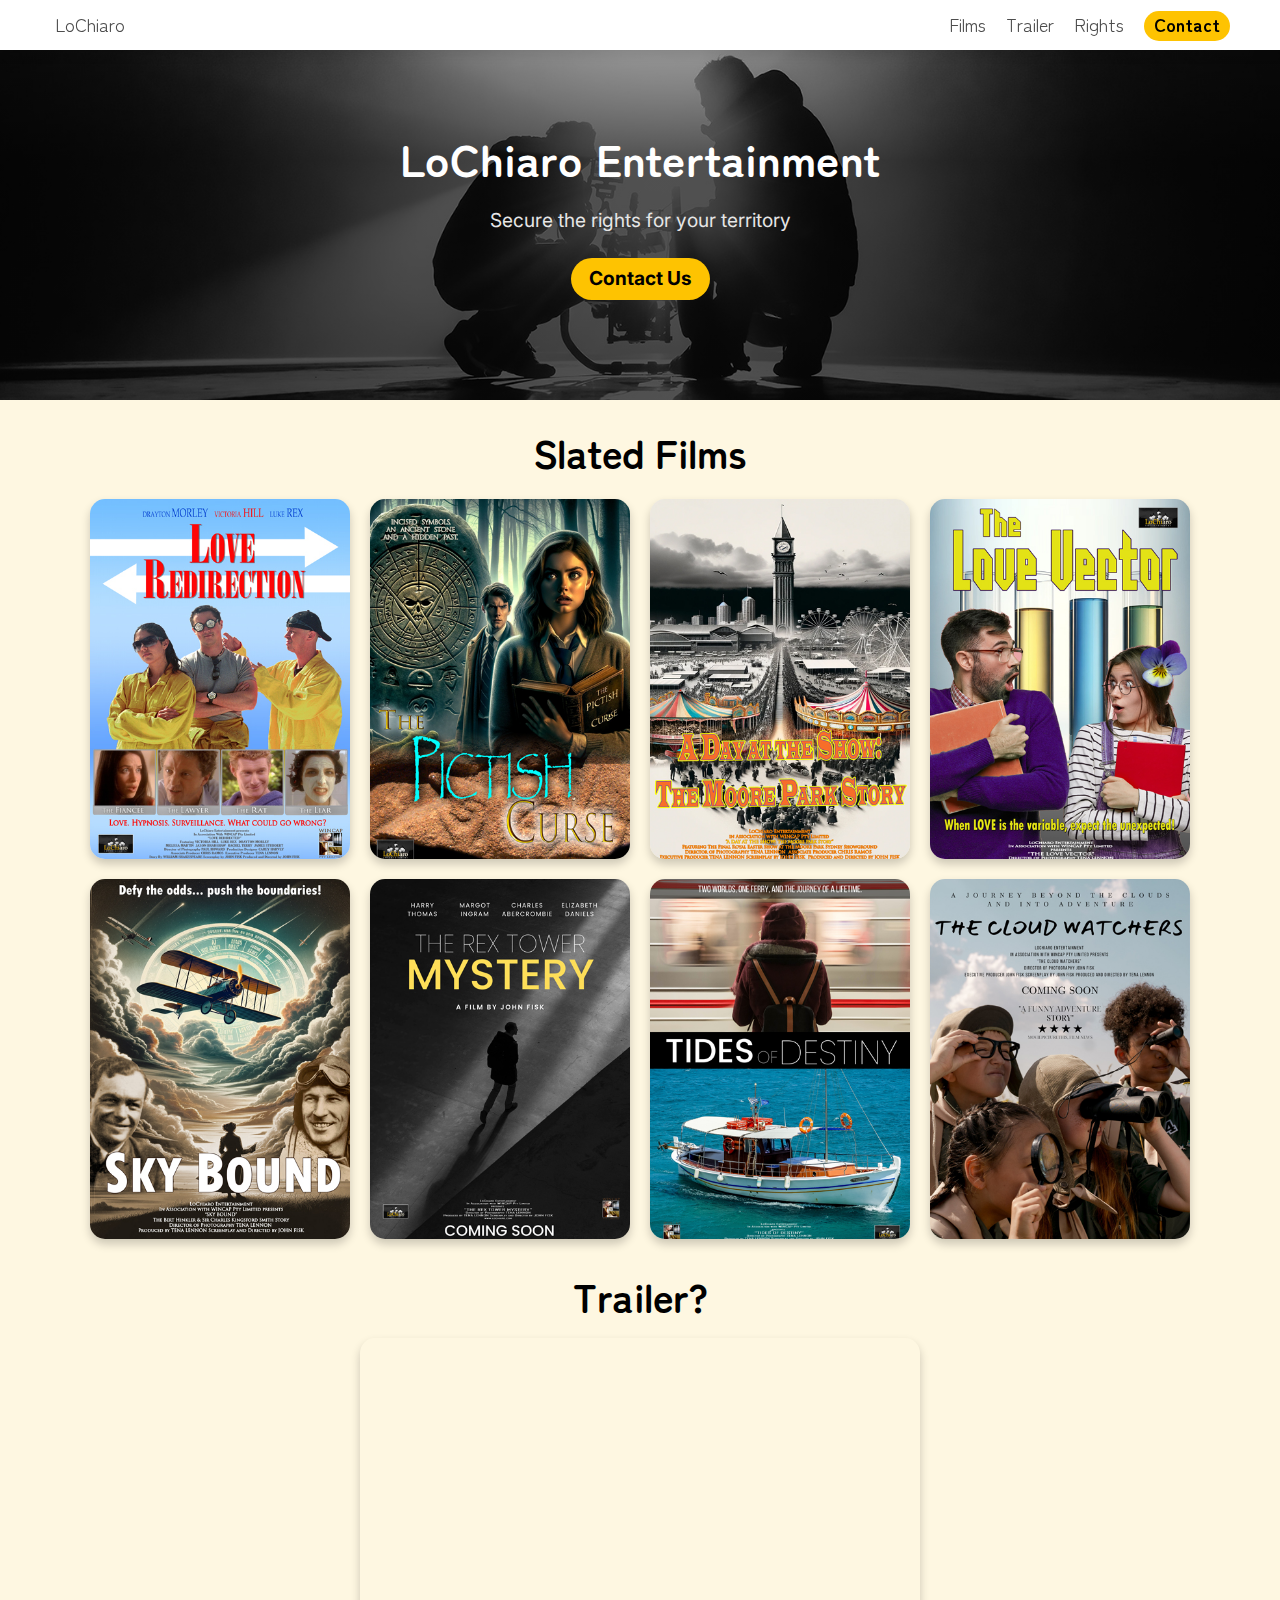
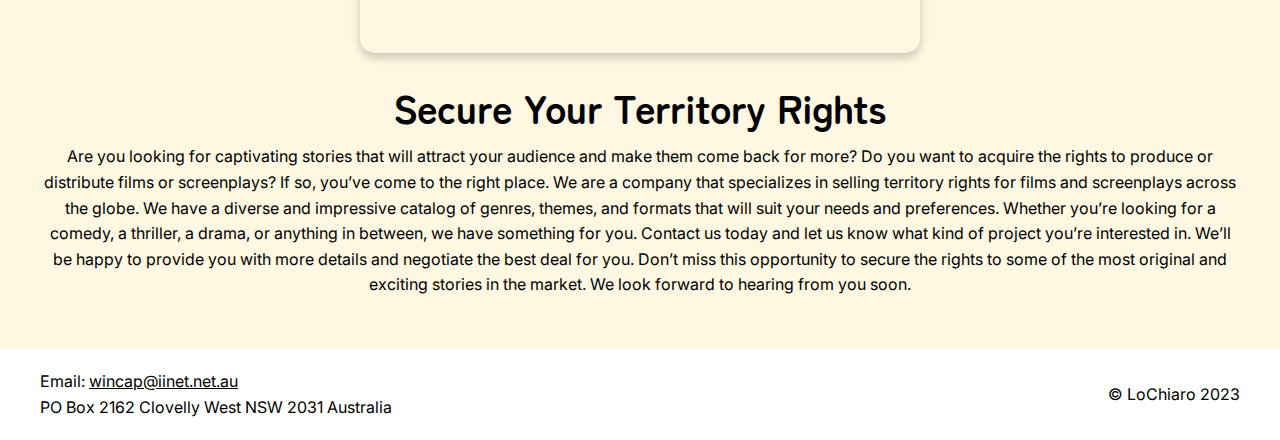
==== index.html @ 6072d286 "h2 css line h 80 to 85" ====
<!DOCTYPE html>

<html lang="en">
	<head>
		<title>LoChiaro</title>

		<meta name="viewport" content="width=device-width, initial-scale=1.0,
		user-scalable=no"/>

		<meta name="theme-color" content="#fec202"/>

		<link rel="preconnect" href="https://fonts.googleapis.com">
		<link rel="preconnect" href="https://fonts.gstatic.com" crossorigin>
		<link href="https://fonts.googleapis.com/css2?family=Inter&family=Zen+Maru+Gothic:wght@700&display=swap" rel="stylesheet">
		<link rel="stylesheet" href="index.css">
	</head>

	<body>
		<header>
			<div class="inner">
				<a href="#" class="home-link">
					<!-- <img class="logo" src="img/logo.png" alt="Lochiaro logo"> -->
					<div class="title">LoChiaro</div>
				</a>

				<nav>
					<a href="#films">Films</a>
					<a href="#trailer">Trailer</a>
					<a href="#rights">Rights</a>
					<div>
						<a href="mailto:wincap@iinet.net.au" target="_blank" class="button">Contact</a>
					</div>
				</nav>
			</div>
		</header>

		<div class="banner">
			<div class="inner">
				<h1>
					LoChiaro Entertainment
				</h1>

				<p>
					Secure the rights for your territory
				</p>

				<p>
					<a href="mailto:wincap@iinet.net.au" target="_blank" class="button-large button-email">
						Contact Us
					</a>
				</p>
			</div>
		</div>

		<main>
			<div class="inner">
				<div id="films" class="section"></div>
				<a name="#events"><h2>Slated Films</h2></a>

				<div class="films">
					<div class="film">
						<div>
							<img src="img/2lr.jpg" alt="Love Redirection">
							<div class="description">
								<p class="title">LOVE REDIRECTION</p>
								<p>Love. Hypnosis. Cables. What could go wrong?</p>
								<p>Status:<br>Post-production<br>Scheduled for release 2024</p>
								<p>Scroll down for trailer</p>
							</div>
						</div>
					</div>

					<div class="film">
						<div>
							<img src="img/1pc.jpg" alt="The Pictish Curse">
							<div class="description">
								<p class="title">THE PICTISH CURSE</p>
								<p>Encised symbols, an ancient stone and a hidden past.</p>
								<p>Status:<br>Final screenplay ready</p>
							</div>
						</div>
					</div>

					<div class="film">
						<div>
							<img src="img/3das.jpg" alt="A Day at the Show: The Moore Park Story">
							<div class="description">
								<p class="title">A DAY AT THE SHOW: THE MOORE PARK STORY</p>
								<p>It's 1997 and the Show will never be the same again!</p>
								<p>Status:<br>Post-production<br>Scheduled for release 2024</p>
							</div>
						</div>
					</div>

					<div class="film">
						<div>
							<img src="img/4LV.jpg" alt="The Love Vector">
							<div class="description">
								<p class="title">THE LOVE VECTOR</p>
								<p>When love is the variable, expect the unexpected!</p>
								<p>Status:<br>Final screenplay ready</p>
							</div>
						</div>
					</div>

					<div class="film">
						<div>
							<img src="img/5SB.jpg" alt="Sky Bound">
							<div class="description">
								<p class="title">SKY BOUND</p>
								<p>Their quest was to touch the sky. Hers was to tell their story.</p>
								<p>Status:<br>Detailed treatment completed</p>
							</div>
						</div>
					</div>

					<div class="film">
						<div>
							<img src="img/6RT.jpg" alt="The Rex Tower Mystery">
							<div class="description">
								<p class="title">THE REX TOWER MYSTERY</p>
								<p>Where love and lies collide, truth becomes personal.</p>
								<p>Status:<br>Final screenplay ready</p>
							</div>
						</div>
					</div>

					<div class="film">
						<div>
							<img src="img/7TD.jpg" alt="Tides of Destiny">
							<div class="description">
								<p class="title">TIDES OF DESTINY</p>
								<p>Two worlds, one ferry, and the journey of a lifetime.</p>
								<p>Status:<br>Detailed treatment completed</p>
							</div>
						</div>
					</div>

					<div class="film">
						<div>
							<img src="img/9CW.jpg" alt="Cloud Watchers">
							<div class="description">
								<p class="title">CLOUD WATCHERS</p>
								<p>A journey beyond the clouds, and into adventure!</p>
								<p>Status:<br>Detailed treatment completed</p>
							</div>
						</div>
					</div>
				</div>

				<div id="trailer" class="section"></div>
				<a name="#trailer"><h2>Trailer?</h2></a>

				<iframe width="560" height="315" src="https://www.youtube.com/embed/mJDMjLqKJrI?si=xSRsEy_8hhwzgXwg" title="YouTube video player" frameborder="0" allow="accelerometer; autoplay; clipboard-write; encrypted-media; gyroscope; picture-in-picture; web-share" allowfullscreen></iframe>

				<div id="rights" class="section"></div>
				<a name="#Rights"><h2>Secure Your Territory Rights</h2></a>

				<p>Are you looking for captivating stories that will attract your audience and make them come back for more?  Do you want to acquire the rights to produce or distribute films or screenplays?  If so, you’ve come to the right place.  We are a company that specializes in selling territory rights for films and screenplays across the globe.  We have a diverse and impressive catalog of genres, themes, and formats that will suit your needs and preferences.  Whether you’re looking for a comedy, a thriller, a drama, or anything in between, we have something for you.  Contact us today and let us know what kind of project you’re interested in.  We’ll be happy to provide you with more details and negotiate the best deal for you.  Don’t miss this opportunity to secure the rights to some of the most original and exciting stories in the market.  We look forward to hearing from you soon.</p>
			</div>
		</main>

		<footer>
			<div class="inner">
				<div class="contactInfo">
					Email:
					<a class="text-link" href="mailto:wincap@iinet.net.au" target="_blank">
						wincap@iinet.net.au
					</a>
					<br>
				</a>
				PO Box 2162 Clovelly West NSW 2031 Australia
				</a>

				</div>
				<div class="copyright">
					<p>
						© LoChiaro 2023
					</p>
				</div>
			</div>
		</footer>

		<script src="index.js"></script>
	</body>
</html>
---- index.css ----
html {
	scroll-behavior: smooth;
}

body {
	margin: 0;
	font-family: 'Inter', sans-serif;
	font-size: 16px;
	background-color: hsl(46, 93%, 94%);
	text-align: center;
	line-height: 160%;
}

* {
    -webkit-tap-highlight-color: transparent;
}

@font-face {
	font-family: 'Courier 10 Pitch';
	src: url(fonts/CUR10PTN.TTF) format('truetype');
	font-weight: normal;
}

@font-face {
	font-family: 'Courier 10 Pitch';
	src: url(fonts/CUR10PTB.TTF) format('truetype');
	font-weight: bold;
}

img {
	pointer-events: none;
}

header, h1, h2 {
	font-family: 'Zen Maru Gothic', sans-serif;
}

header, .banner, main, footer {
	display: flex;
	justify-content: center;
}

header {
	position: fixed;
	color: hsl(0, 0%, 30%);
	font-size: 18px;
	width: 100%;
	height: 50px;
	background-color: white;
	box-shadow: 0px -5px 10px 10px hsla(0, 0%, 0%, 0.1);
	z-index: 9999999;
}

.inner {
	width: 1200px;
	max-width: 100%;
}

header .inner, .socials {
	display: flex;
	justify-content: center;
	align-items: center;
}

header .home-link {
	display: flex;
	justify-content: center;
	align-items: center;
	margin-left: 15px;
}

header .logo {
	height: 32px;
	margin-left: 15px;
	margin-right: 10px;
}

@media (max-width: 650px) {
	header .title {
		display: none;
	}
}

header nav {
	display: flex;
	margin-left: auto;
}

@media (max-width: 650px) {
	header nav {
		flex-grow: 1;
	}
}

@media (max-width: 650px) {
	header nav {
		margin-left: initial;
	}
}

header nav * {
	margin-left: 10px;
	margin-right: 10px;
}

@media (max-width: 650px) {
	header nav * {
		flex-grow: 1;
	}
}

header nav > a, .home-link {
	transition: color 200ms;
}

@media (hover: hover) {
	header nav > a:hover,  .home-link:hover {
		color: hsl(46, 99%, 40%);
	}
}

a {
	color: inherit;
	text-decoration: none;
}

.text-link {
	color: black;
	transition: 200ms;
	text-decoration: underline;
}

.text-link:hover {
	color: hsl(46, 99%, 40%);
}

header nav .button, .button-large {
	padding-left: 10px;
	padding-right: 10px;
	padding-bottom: 4px;
	border-radius: 1000px;
	background-color: hsl(46, 99%, 50%);
	transition: 200ms;
	color: black;
	margin: 0;
	font-weight: bold;
	user-select: none;
	text-wrap: nowrap;
}

header nav .button:hover, .button-large:hover {
	background-color: hsl(46, 99%, 43%);
}

.films .button {
	padding-top: 10px;
	padding-bottom: 10px;
	background-color: hsl(46, 99%, 50%);
	color: white;
	/* width: 150px; */
	height: 25px;
}

.films .button:hover {
	background-color: hsl(46, 99%, 40%);
}

.button-large {
	padding: 8px;
	padding-left: 18px;
	padding-right: 18px;
	margin: 2px;
	margin-top: 5px;
	margin-bottom: 5px;
	display: inline-block;
}

.button-large img {
	height: 20px;
	margin: 0;
	margin-right: 3px;
	position: relative;
	bottom: 1px;
	vertical-align: middle;
}

.button-email {
	background: hsl(46, 99%, 50%);
	color: black;
}

.button-email:hover {
	background: hsl(46, 99%, 40%);
}

.banner {
	width: 100%;
	height: 400px;
	align-items: center;
	color: white;
	background-image: linear-gradient(
		hsla(0, 0%, 0%, 0) 0%,
		hsla(0, 0%, 0%, 0.6) 40%
	), url('img/background.jpg');
	background-position: center;
	background-size: cover;
	background-repeat: no-repeat;
	padding: 15px;
	padding-top: calc(15px + 50px);
	box-sizing: border-box;
}

.banner p {
	color: hsl(0, 0%, 90%);
	font-size: 1.2em;
}

h1 {
	font-size: 45px;
	margin: 0;
	line-height: 140%;
}

@media (max-width: 650px) {
	h1 {
		font-size: 30px;
	}

	.banner p {
		font-size: 1.1em;
	}
}

h2 {
	font-size: 40px;
	margin-top: 30px;
	margin-bottom: 20px;
	line-height: 85%;
}

#pastTitle {
	margin-top: 70px;
}

.social {
	height: 48px;
	margin: 10px;
	transform: scale(1);
	transition: 200ms;
	pointer-events: all;
}

.social:hover {
	transform: scale(1.1);
}

main {
	padding: 5px;
}

.films {
	display: flex;
	justify-content: center;
	flex-wrap: wrap;
}

.film {
	perspective: 600px;
	position: relative;
	transform: scale(1);
	transition: 200ms;
	margin: 10px;
	border-radius: 15px;
}

.film > div, .film > div:active {
	width: 260px;
	cursor: pointer;
	border-radius: 15px;
	overflow: hidden;
	box-shadow: 0px 5px 10px 0px hsla(0, 0%, 0%, 0.2);
	display: grid;
}

.film .description {
	width: 100%;
	height: 100%;
	color: white;
	transform: scaleX(-100%);
	pointer-events: none;
	display: flex;
	justify-content: center;
	flex-direction: column;
	opacity: 0;
	padding: 15px;
	box-sizing: border-box;
	font-family: 'Courier 10 Pitch', 'Courier New', Courier, monospace;
}

.film img, .film .description {
	grid-column: 1;
	grid-row: 1;
}

.film img {
	user-select: none;
}

.film .description p {
	margin-top: 8px;
	margin-bottom: 8px;
	color: hsl(0, 0%, 80%);
}

.film .description .title {
	color: white;
	font-weight: bold;
	font-size: 1.2em;
}

.soon {
	height: 207px;
}

@media (hover: hover) {
	.film:hover {
		transform: scale(1.03);
	}

	.film > div:hover {
		box-shadow: 0px 10px 15px 5px hsla(0, 0%, 0%, 0.15);
	}
}

.film > div *, .film > div *:active {
	width: 100%;
	margin-bottom: -8px;
}

.section {
	position: relative;
	top: -49px;
}

iframe {
	max-width: 100%;
	margin-top: 5px;
	border-radius: 15px;
	box-shadow: 0px 5px 10px 0px hsla(0, 0%, 0%, 0.2);
}

footer {
	background-color: white;
	padding: 20px;
	margin-top: 30px;
}

footer .inner {
	display: flex;
	align-items: center;
}

footer .inner * {
	display: inline-block;
	flex-grow: 1;
}

footer .inner .contactInfo {
	text-align: left;
}

footer .inner .copyright {
	text-align: right;
}

footer p {
	margin-top: 12px;
	margin-bottom: 12px;
}

.copyright img {
	width: 25px;
	padding-left: 10px;
	vertical-align: middle;
}

@media (max-width: 650px) {
	footer .inner {
		flex-wrap: wrap;
		flex-direction: column;
	}

	footer .inner * {
		text-align: center !important;
	}

	footer p {
		margin-bottom: 0;
	}
}
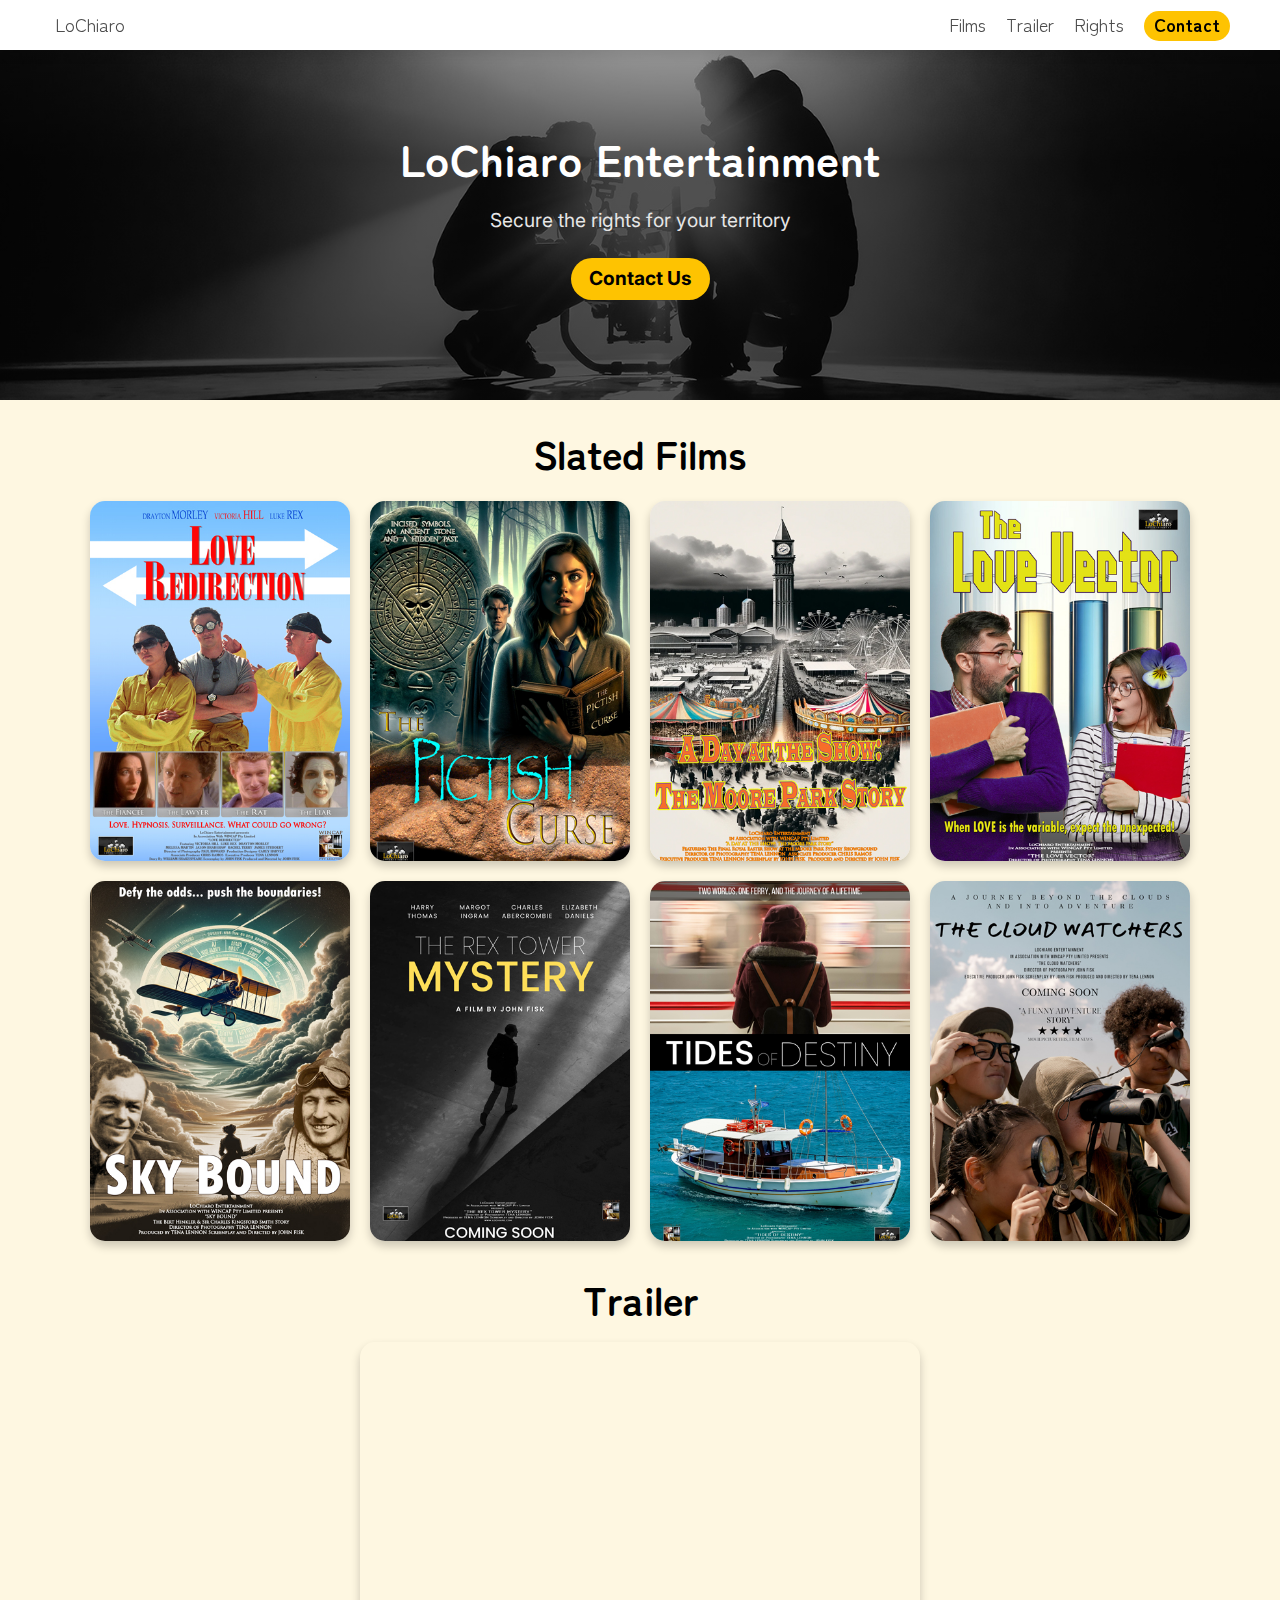
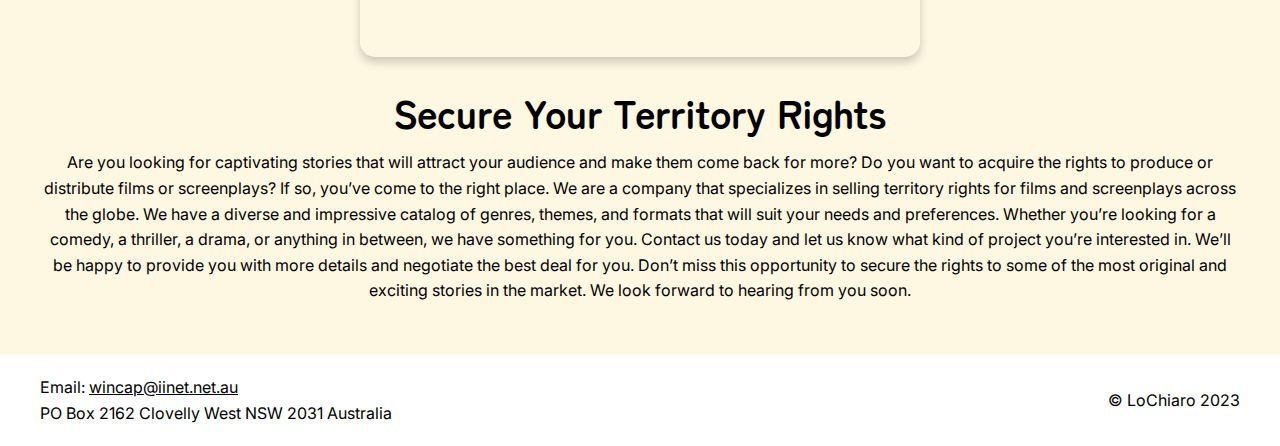
==== commit 81dfcca1: "h2 css line h 85 to 90" ====
--- a/index.html
+++ b/index.html
@@ -149,7 +149,7 @@
 				</div>
 
 				<div id="trailer" class="section"></div>
-				<a name="#trailer"><h2>Trailer?</h2></a>
+				<a name="#trailer"><h2>Trailer</h2></a>
 
 				<iframe width="560" height="315" src="https://www.youtube.com/embed/mJDMjLqKJrI?si=xSRsEy_8hhwzgXwg" title="YouTube video player" frameborder="0" allow="accelerometer; autoplay; clipboard-write; encrypted-media; gyroscope; picture-in-picture; web-share" allowfullscreen></iframe>
 
--- a/index.css
+++ b/index.css
@@ -235,7 +235,7 @@
 	font-size: 40px;
 	margin-top: 30px;
 	margin-bottom: 20px;
-	line-height: 85%;
+	line-height: 90%;
 }
 
 #pastTitle {
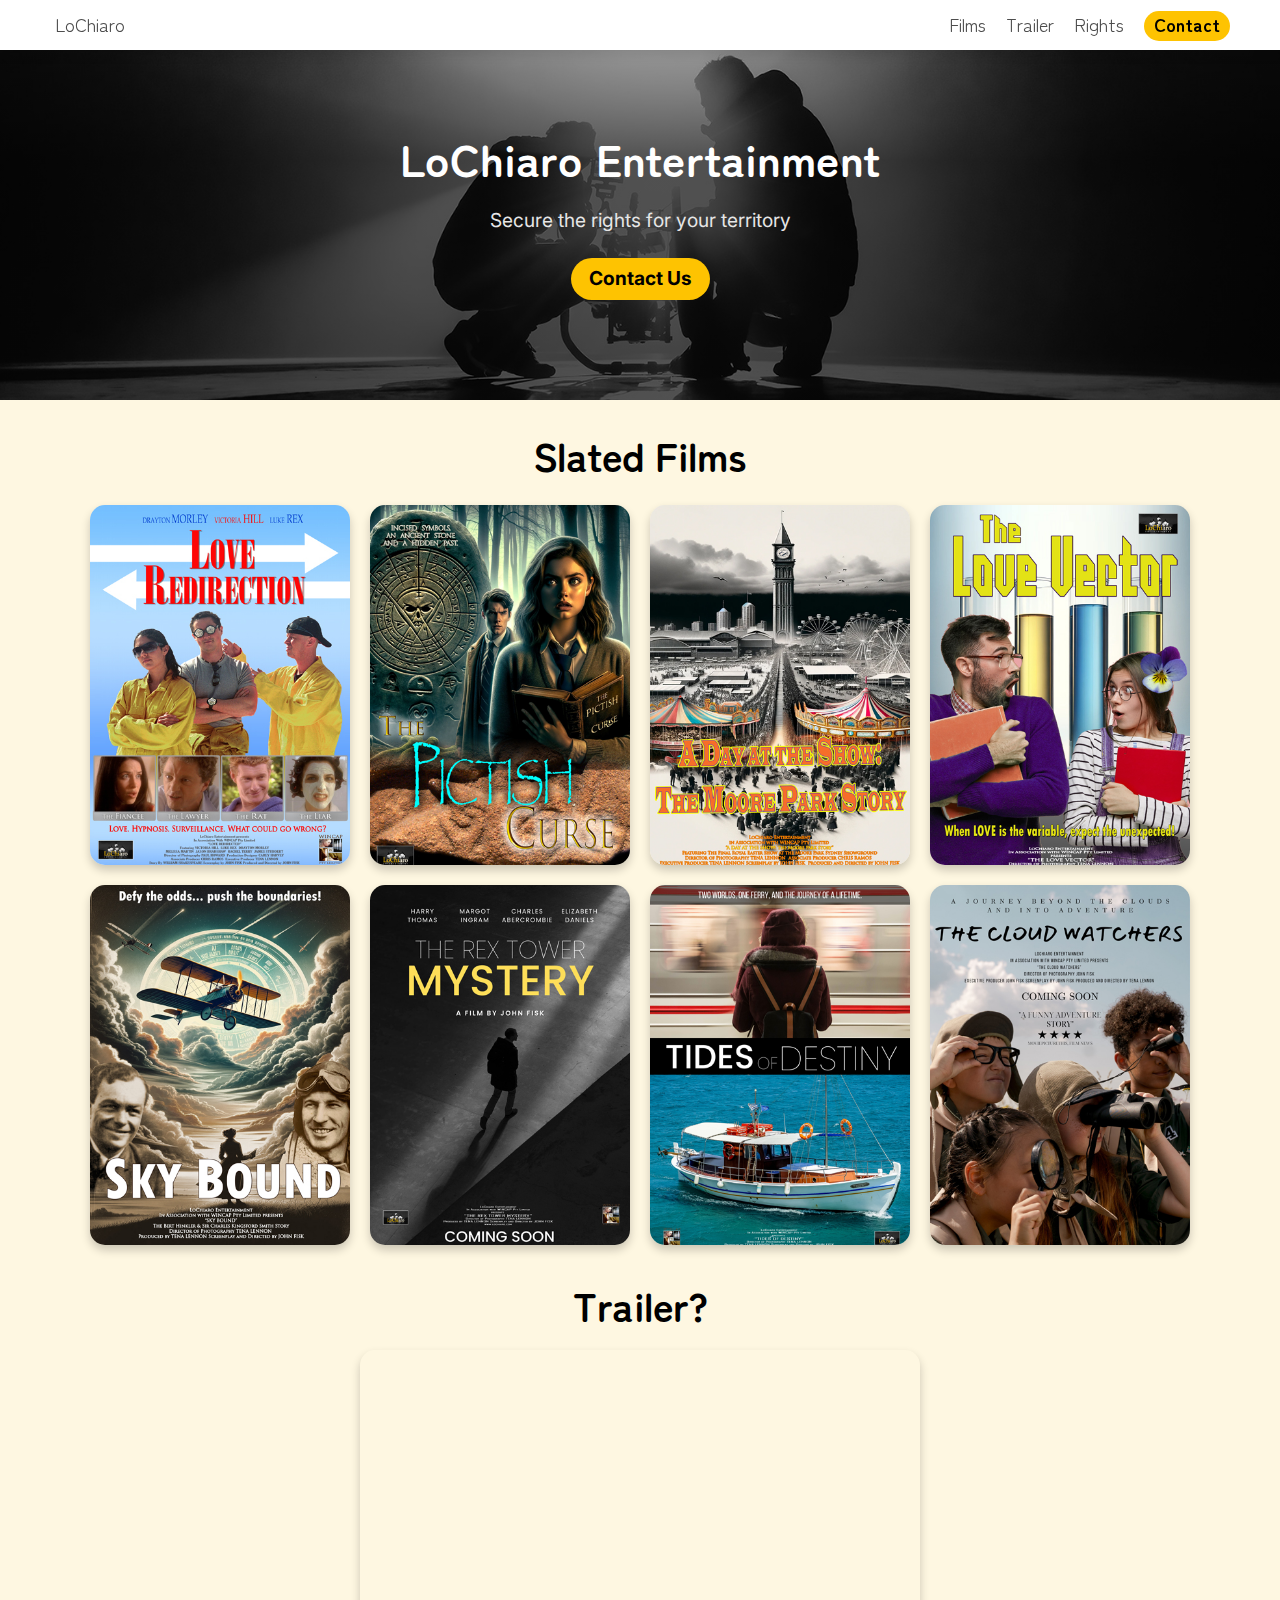
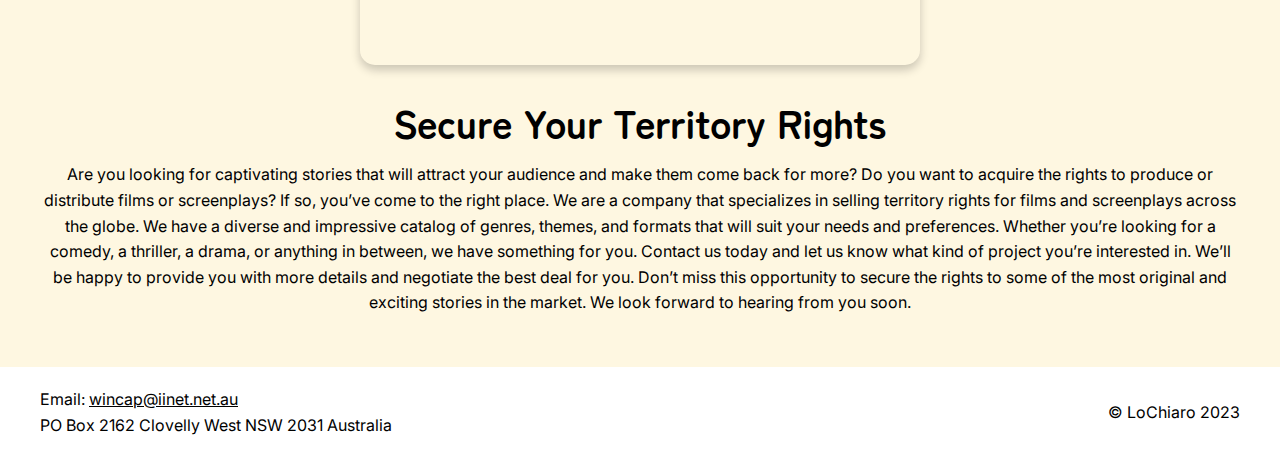
==== commit f5da6943: "h2 css line h 90 to 100" ====
--- a/index.html
+++ b/index.html
@@ -149,7 +149,7 @@
 				</div>
 
 				<div id="trailer" class="section"></div>
-				<a name="#trailer"><h2>Trailer</h2></a>
+				<a name="#trailer"><h2>Trailer?</h2></a>
 
 				<iframe width="560" height="315" src="https://www.youtube.com/embed/mJDMjLqKJrI?si=xSRsEy_8hhwzgXwg" title="YouTube video player" frameborder="0" allow="accelerometer; autoplay; clipboard-write; encrypted-media; gyroscope; picture-in-picture; web-share" allowfullscreen></iframe>
 
--- a/index.css
+++ b/index.css
@@ -235,7 +235,7 @@
 	font-size: 40px;
 	margin-top: 30px;
 	margin-bottom: 20px;
-	line-height: 90%;
+	line-height: 100%;
 }
 
 #pastTitle {
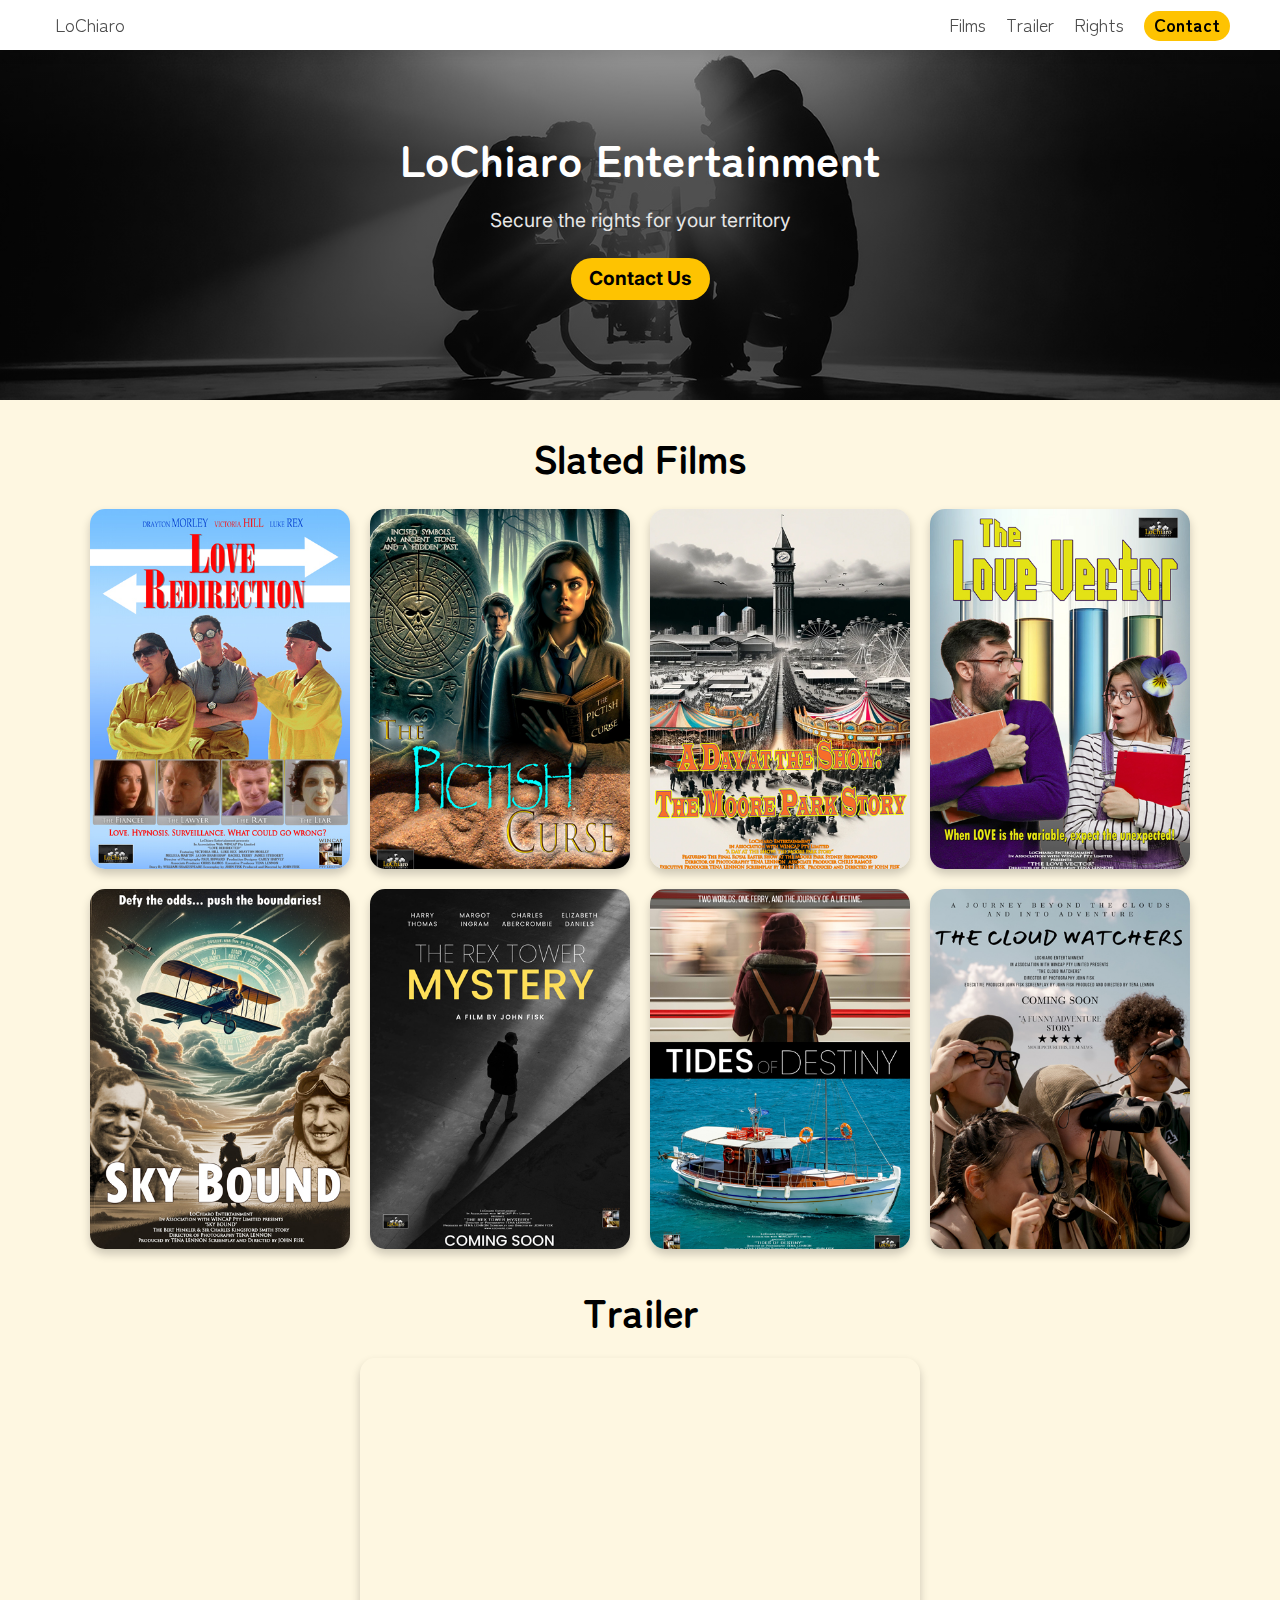
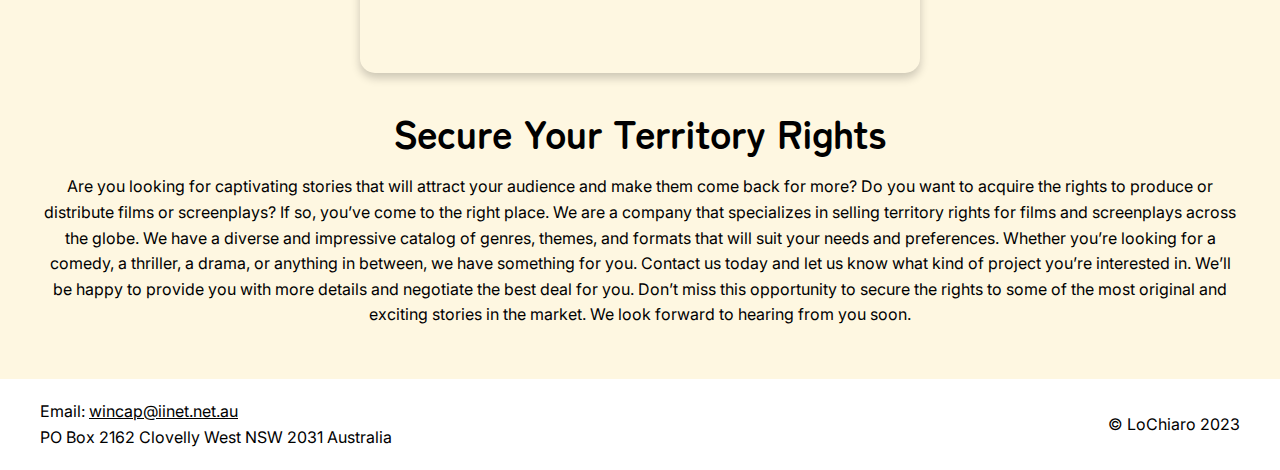
==== commit 67c9fe74: "h2 css line h 100 to 110" ====
--- a/index.html
+++ b/index.html
@@ -149,7 +149,7 @@
 				</div>
 
 				<div id="trailer" class="section"></div>
-				<a name="#trailer"><h2>Trailer?</h2></a>
+				<a name="#trailer"><h2>Trailer</h2></a>
 
 				<iframe width="560" height="315" src="https://www.youtube.com/embed/mJDMjLqKJrI?si=xSRsEy_8hhwzgXwg" title="YouTube video player" frameborder="0" allow="accelerometer; autoplay; clipboard-write; encrypted-media; gyroscope; picture-in-picture; web-share" allowfullscreen></iframe>
 
--- a/index.css
+++ b/index.css
@@ -235,7 +235,7 @@
 	font-size: 40px;
 	margin-top: 30px;
 	margin-bottom: 20px;
-	line-height: 100%;
+	line-height: 110%;
 }
 
 #pastTitle {
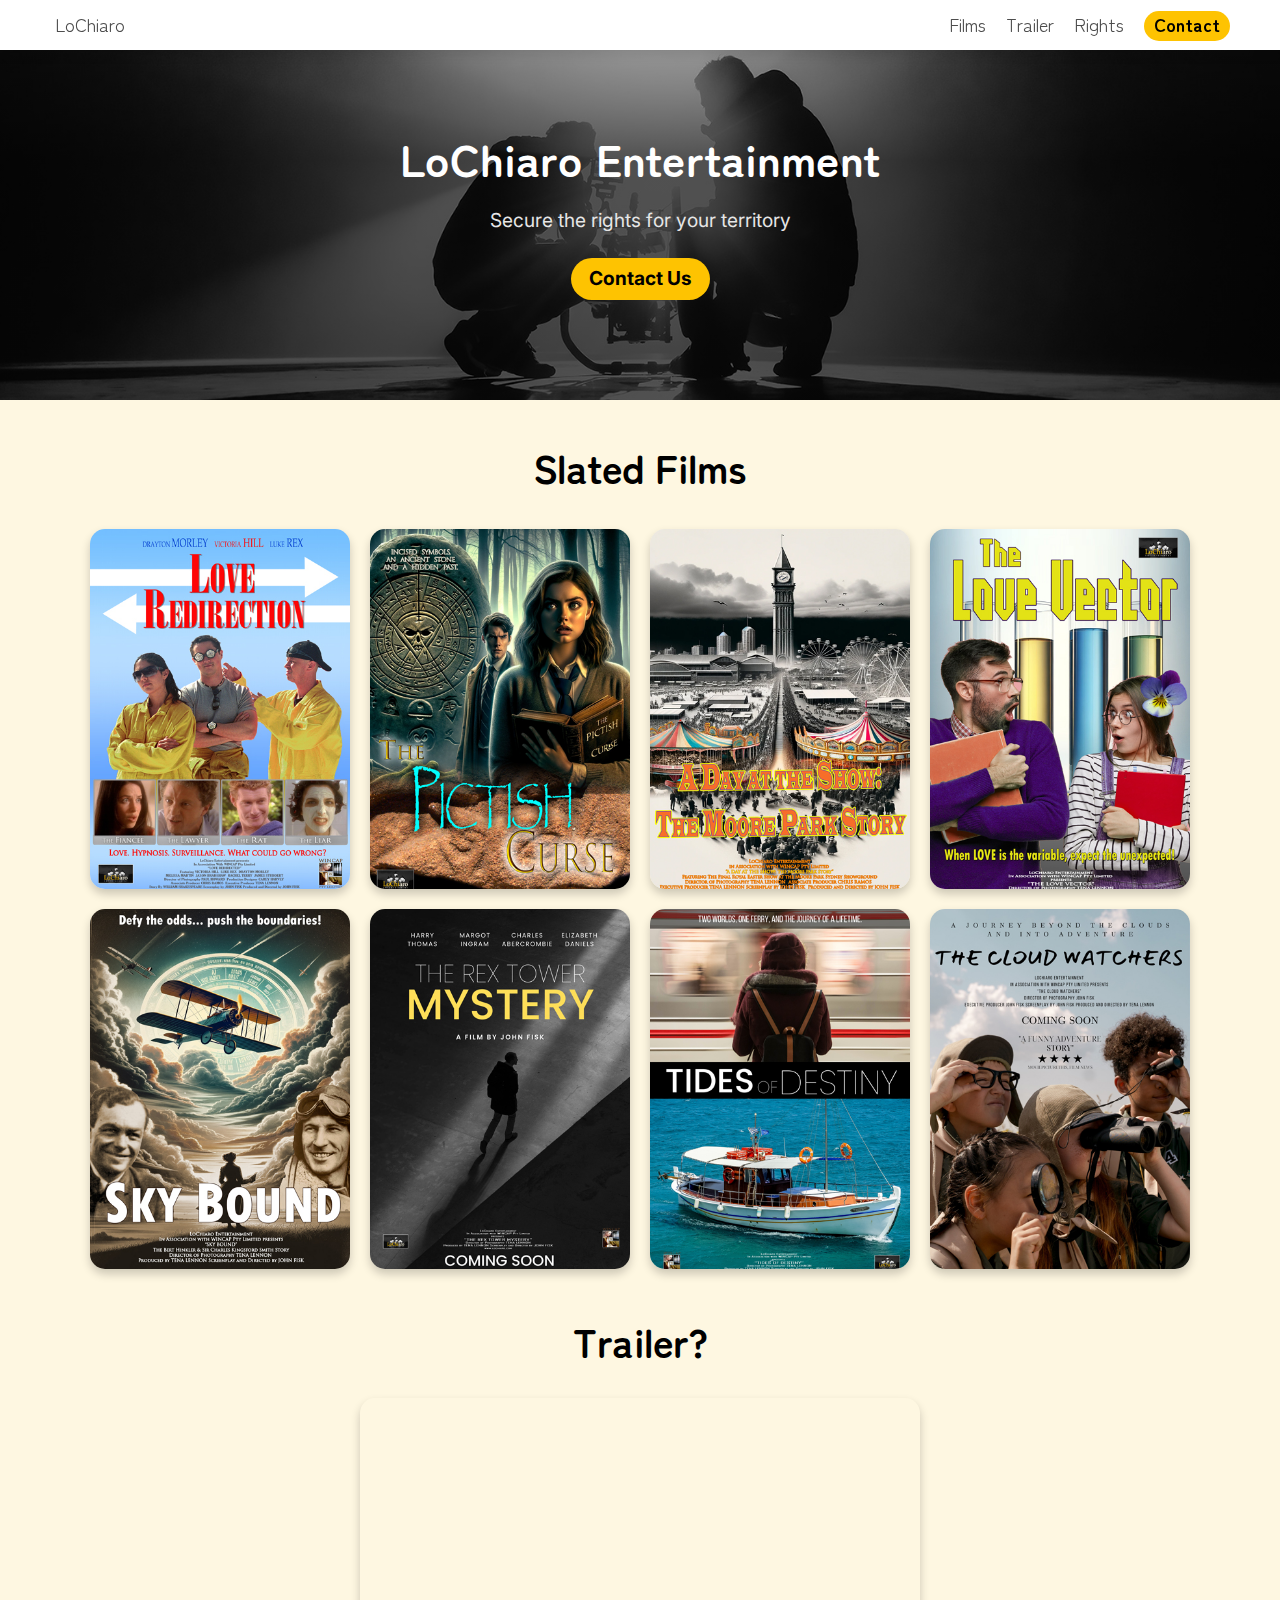
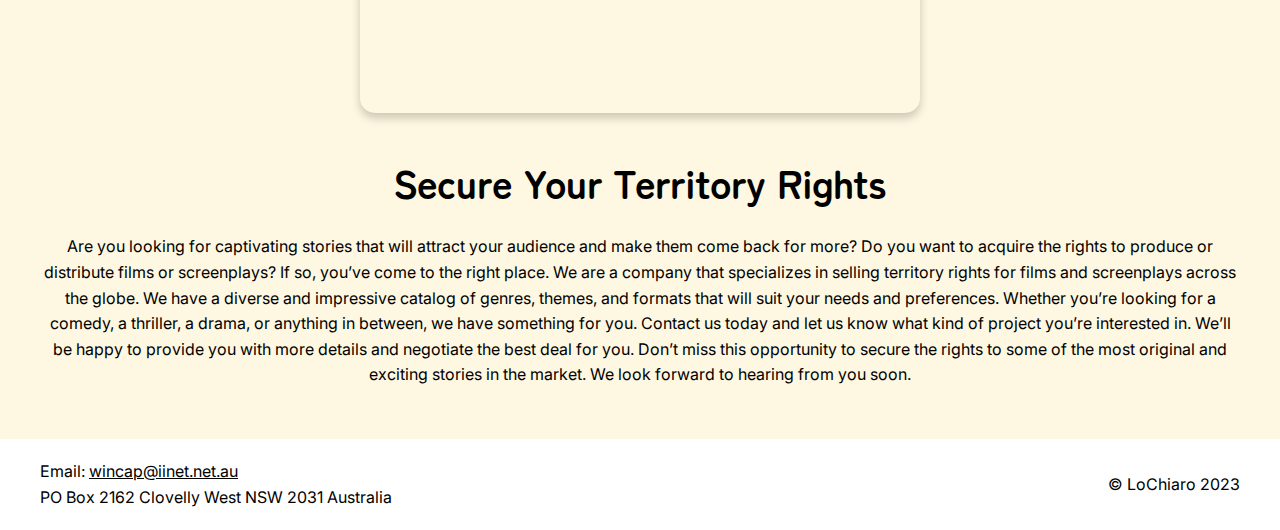
==== commit cd40b17b: "h2 css line h 110 to 160" ====
--- a/index.html
+++ b/index.html
@@ -149,7 +149,7 @@
 				</div>
 
 				<div id="trailer" class="section"></div>
-				<a name="#trailer"><h2>Trailer</h2></a>
+				<a name="#trailer"><h2>Trailer?</h2></a>
 
 				<iframe width="560" height="315" src="https://www.youtube.com/embed/mJDMjLqKJrI?si=xSRsEy_8hhwzgXwg" title="YouTube video player" frameborder="0" allow="accelerometer; autoplay; clipboard-write; encrypted-media; gyroscope; picture-in-picture; web-share" allowfullscreen></iframe>
 
--- a/index.css
+++ b/index.css
@@ -235,7 +235,7 @@
 	font-size: 40px;
 	margin-top: 30px;
 	margin-bottom: 20px;
-	line-height: 110%;
+	line-height: 160%;
 }
 
 #pastTitle {
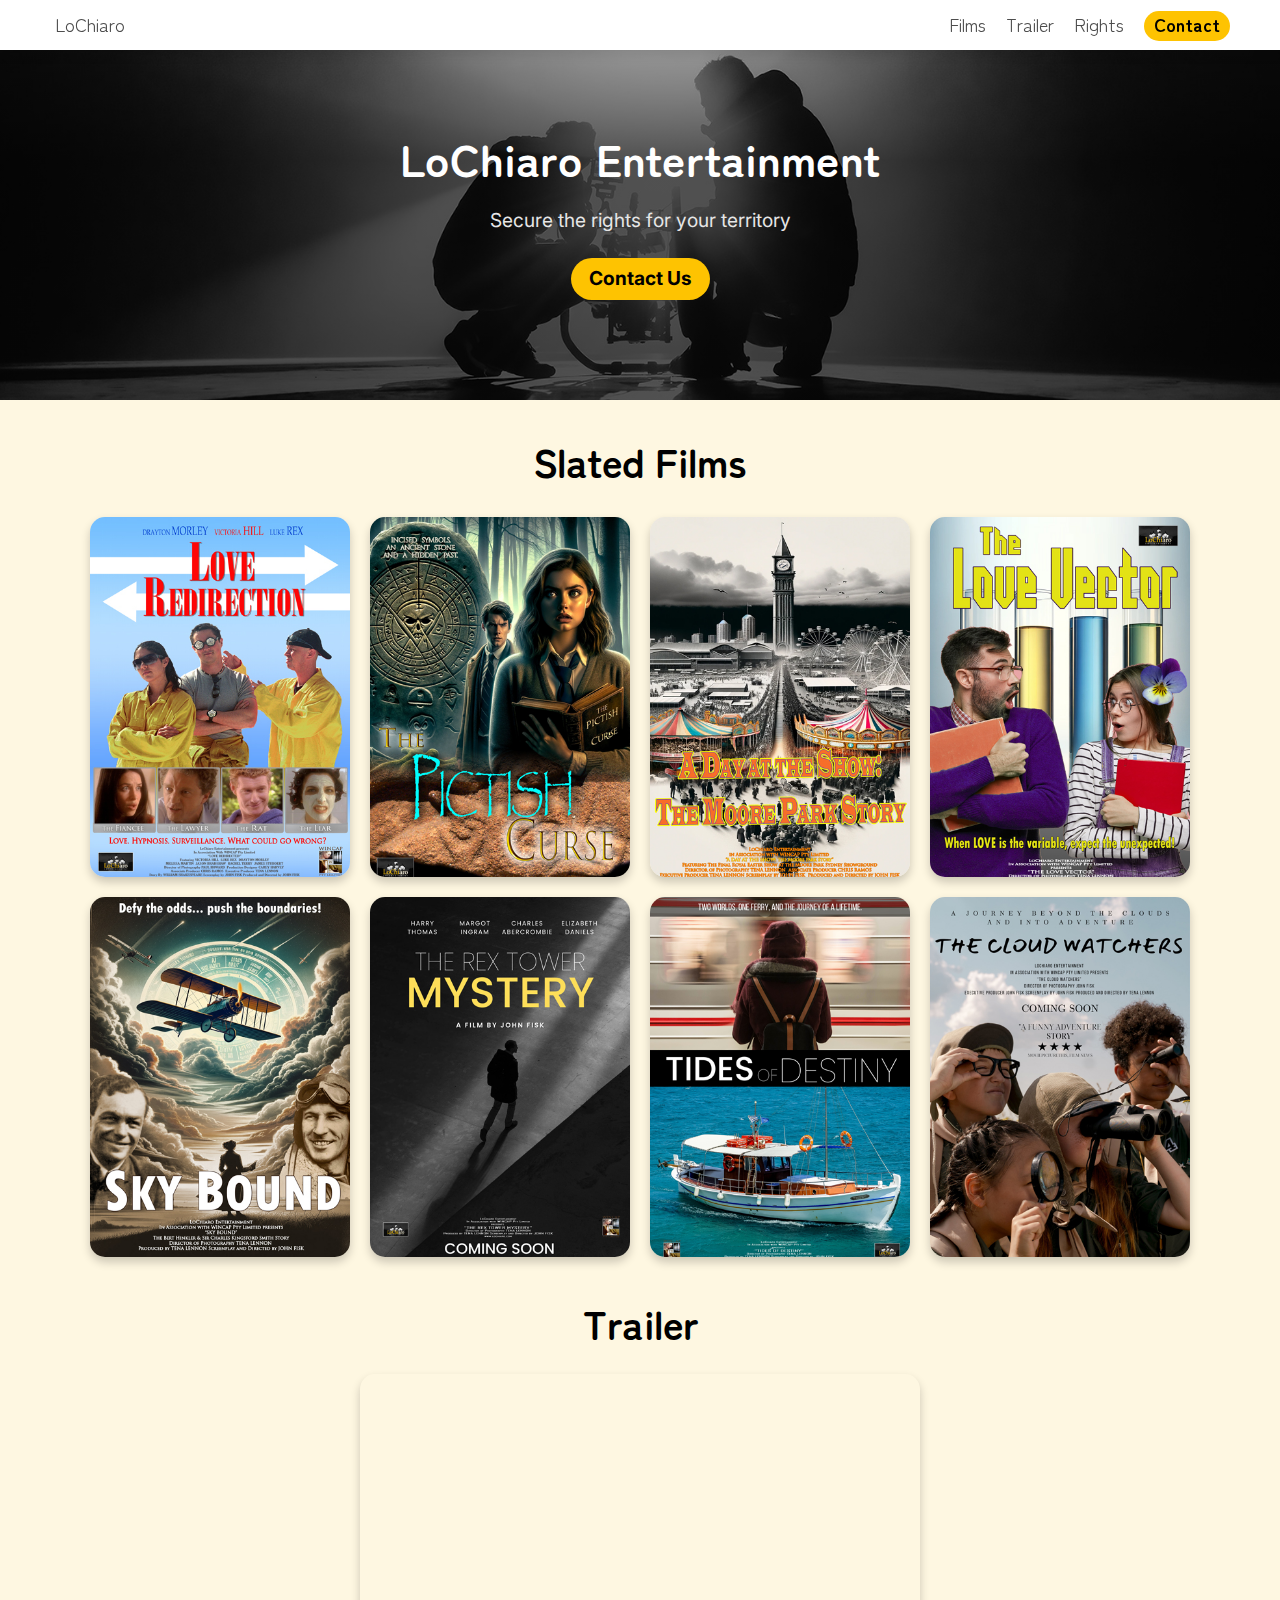
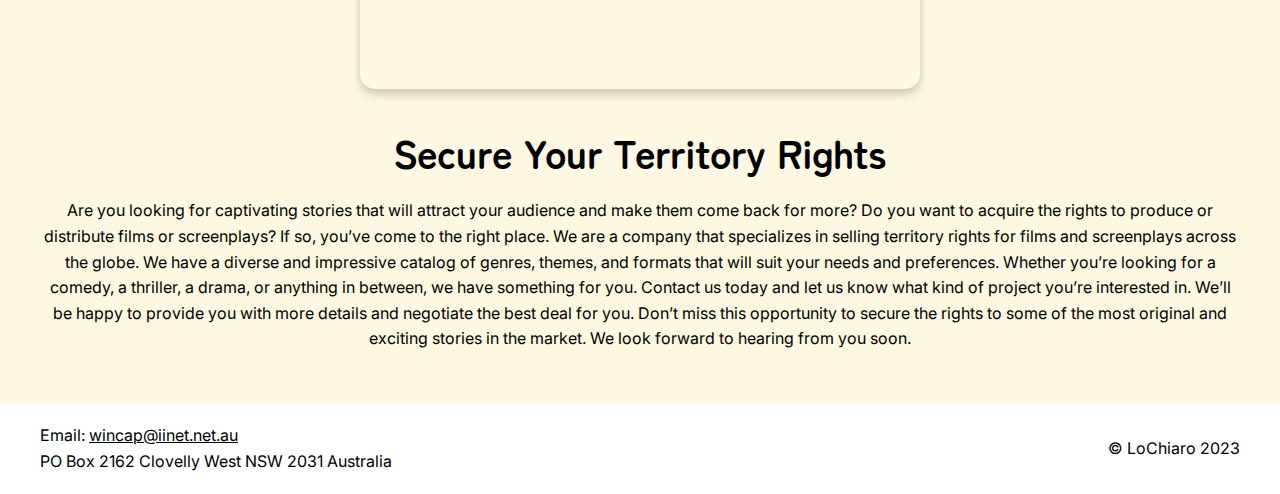
==== commit 96974839: "h2 css line h 160 to 130" ====
--- a/index.html
+++ b/index.html
@@ -149,7 +149,7 @@
 				</div>
 
 				<div id="trailer" class="section"></div>
-				<a name="#trailer"><h2>Trailer?</h2></a>
+				<a name="#trailer"><h2>Trailer</h2></a>
 
 				<iframe width="560" height="315" src="https://www.youtube.com/embed/mJDMjLqKJrI?si=xSRsEy_8hhwzgXwg" title="YouTube video player" frameborder="0" allow="accelerometer; autoplay; clipboard-write; encrypted-media; gyroscope; picture-in-picture; web-share" allowfullscreen></iframe>
 
--- a/index.css
+++ b/index.css
@@ -235,7 +235,7 @@
 	font-size: 40px;
 	margin-top: 30px;
 	margin-bottom: 20px;
-	line-height: 160%;
+	line-height: 130%;
 }
 
 #pastTitle {
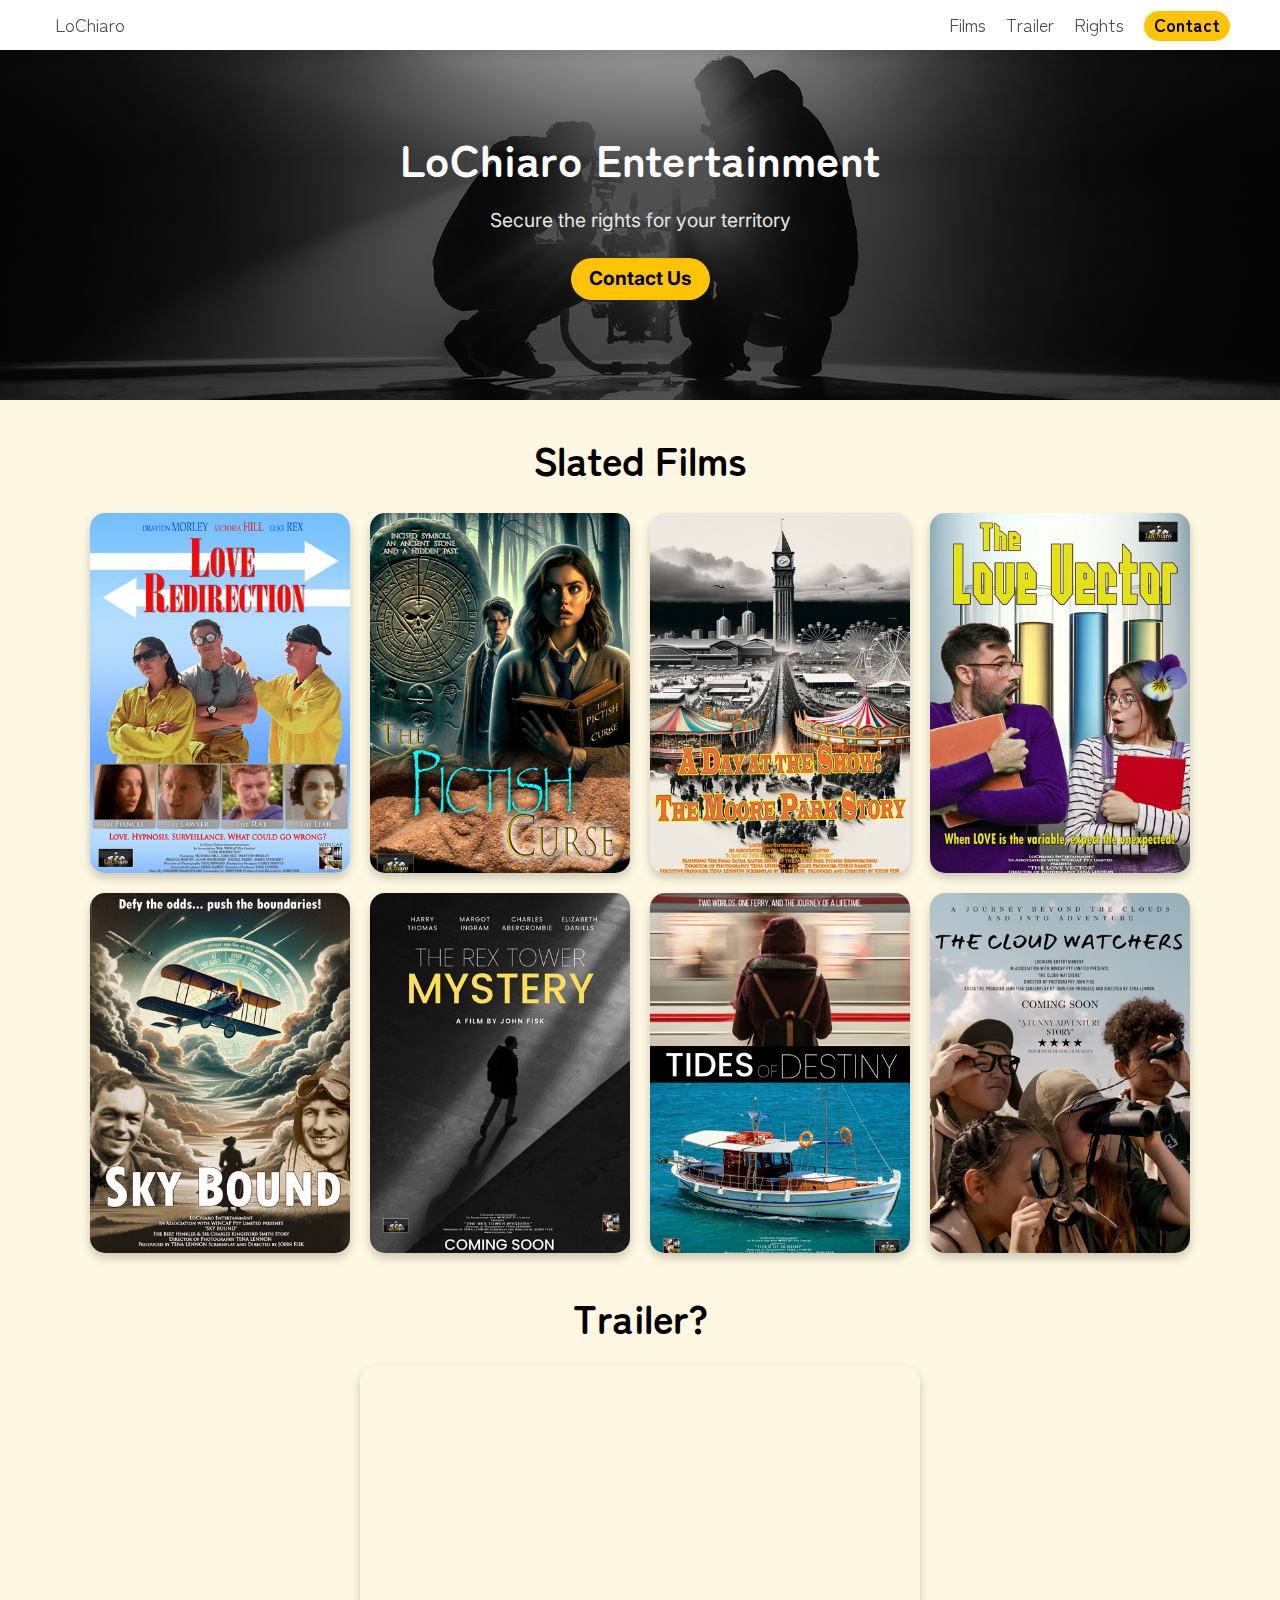
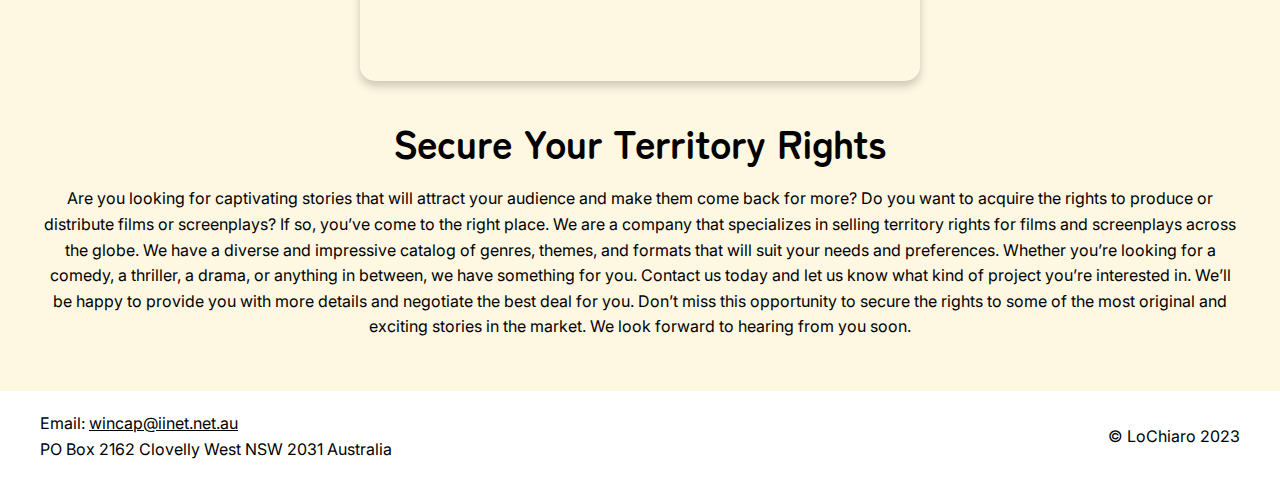
==== commit 68e4fd3f: "h2 css line h 130 to 120" ====
--- a/index.html
+++ b/index.html
@@ -149,7 +149,7 @@
 				</div>
 
 				<div id="trailer" class="section"></div>
-				<a name="#trailer"><h2>Trailer</h2></a>
+				<a name="#trailer"><h2>Trailer?</h2></a>
 
 				<iframe width="560" height="315" src="https://www.youtube.com/embed/mJDMjLqKJrI?si=xSRsEy_8hhwzgXwg" title="YouTube video player" frameborder="0" allow="accelerometer; autoplay; clipboard-write; encrypted-media; gyroscope; picture-in-picture; web-share" allowfullscreen></iframe>
 
--- a/index.css
+++ b/index.css
@@ -235,7 +235,7 @@
 	font-size: 40px;
 	margin-top: 30px;
 	margin-bottom: 20px;
-	line-height: 130%;
+	line-height: 120%;
 }
 
 #pastTitle {
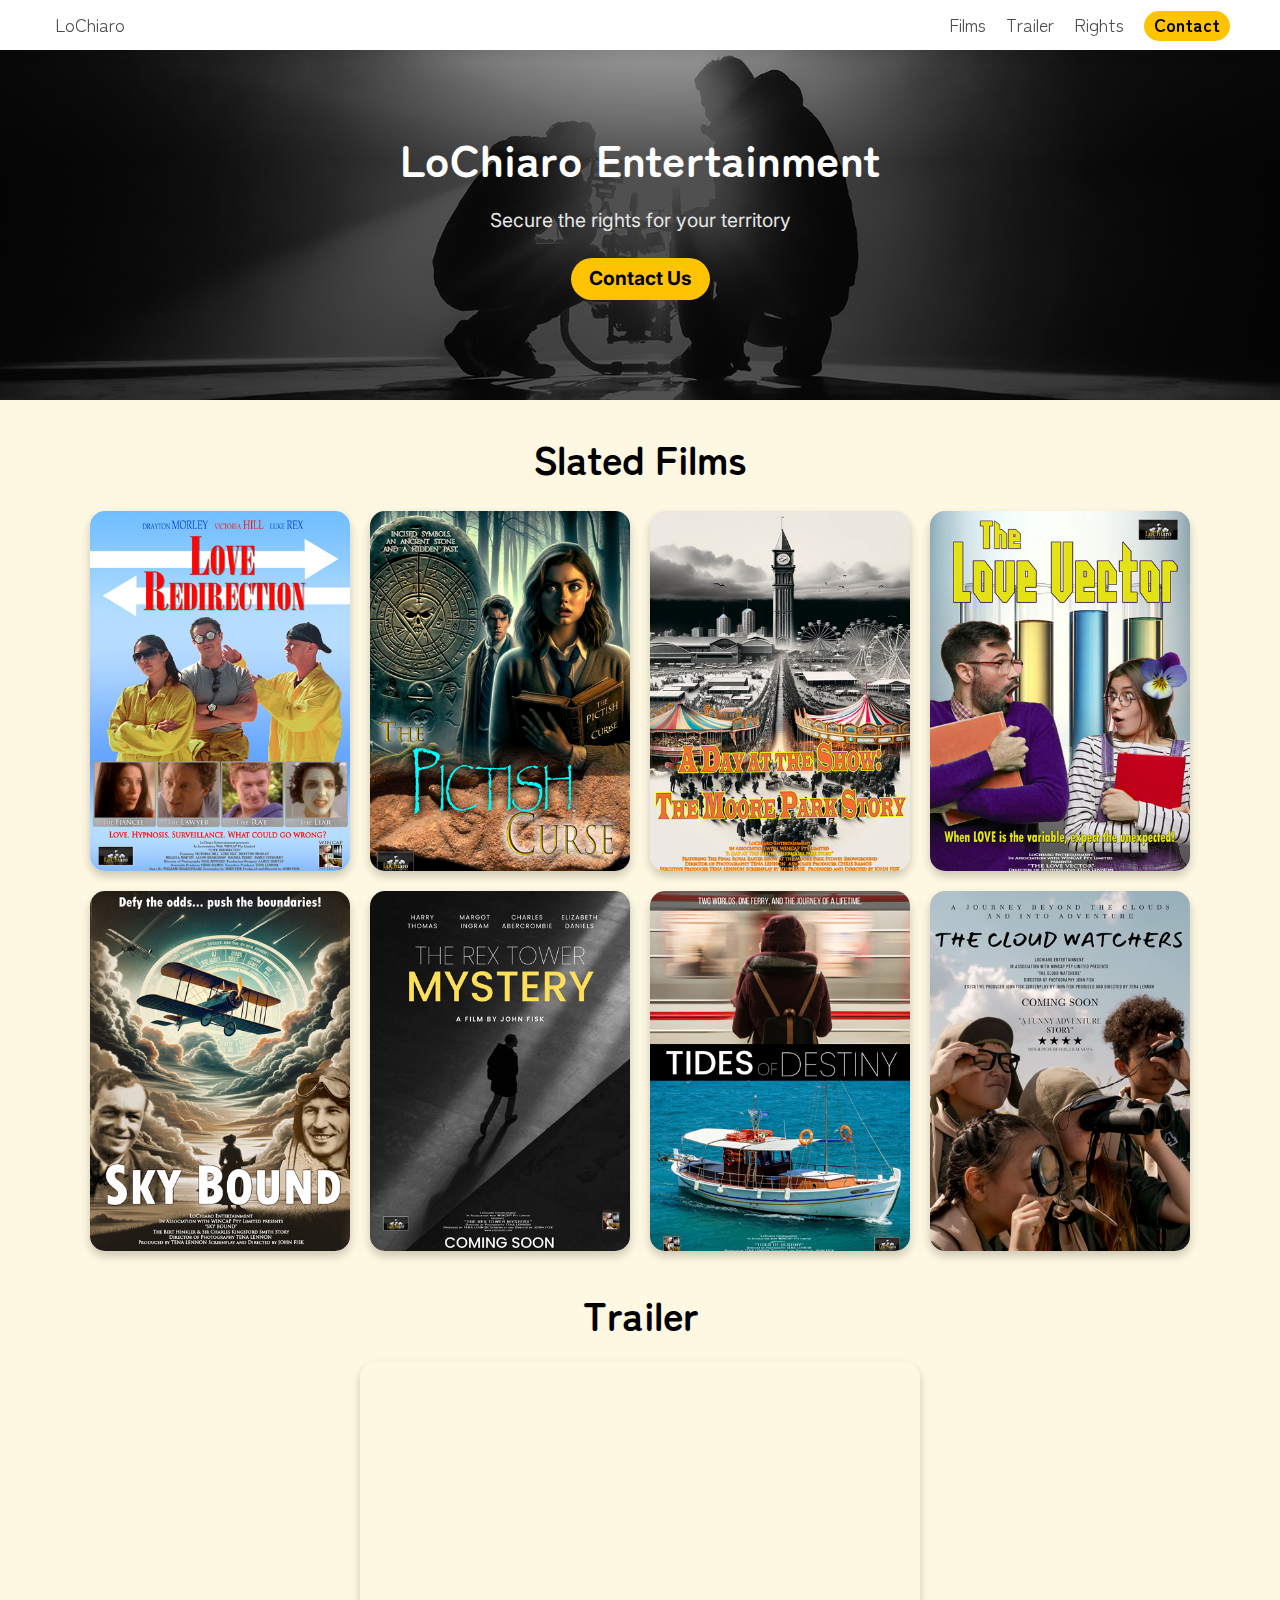
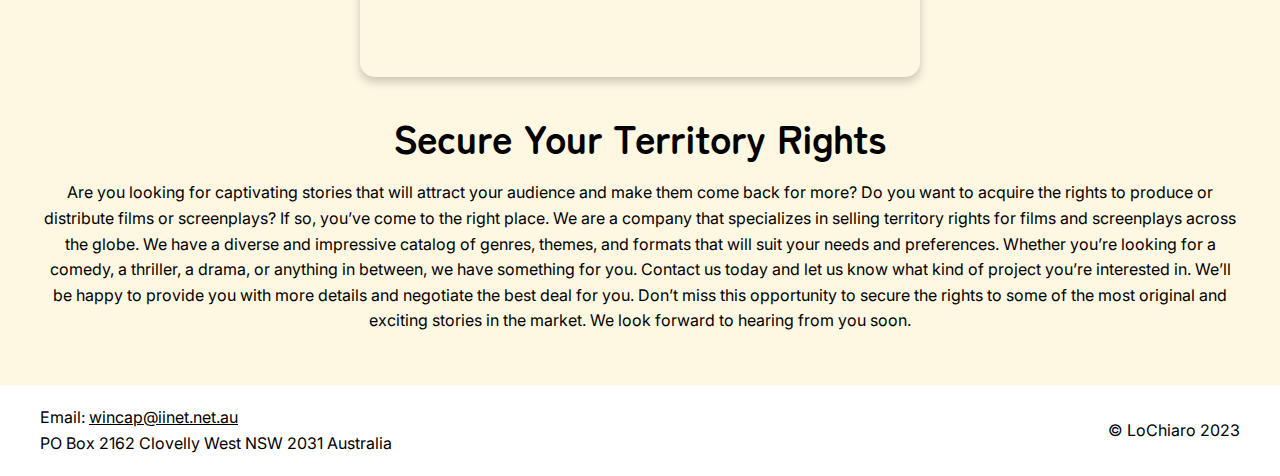
==== commit 3d8151d1: "h2 css line h 120 to 115" ====
--- a/index.html
+++ b/index.html
@@ -149,7 +149,7 @@
 				</div>
 
 				<div id="trailer" class="section"></div>
-				<a name="#trailer"><h2>Trailer?</h2></a>
+				<a name="#trailer"><h2>Trailer</h2></a>
 
 				<iframe width="560" height="315" src="https://www.youtube.com/embed/mJDMjLqKJrI?si=xSRsEy_8hhwzgXwg" title="YouTube video player" frameborder="0" allow="accelerometer; autoplay; clipboard-write; encrypted-media; gyroscope; picture-in-picture; web-share" allowfullscreen></iframe>
 
--- a/index.css
+++ b/index.css
@@ -235,7 +235,7 @@
 	font-size: 40px;
 	margin-top: 30px;
 	margin-bottom: 20px;
-	line-height: 120%;
+	line-height: 115%;
 }
 
 #pastTitle {
